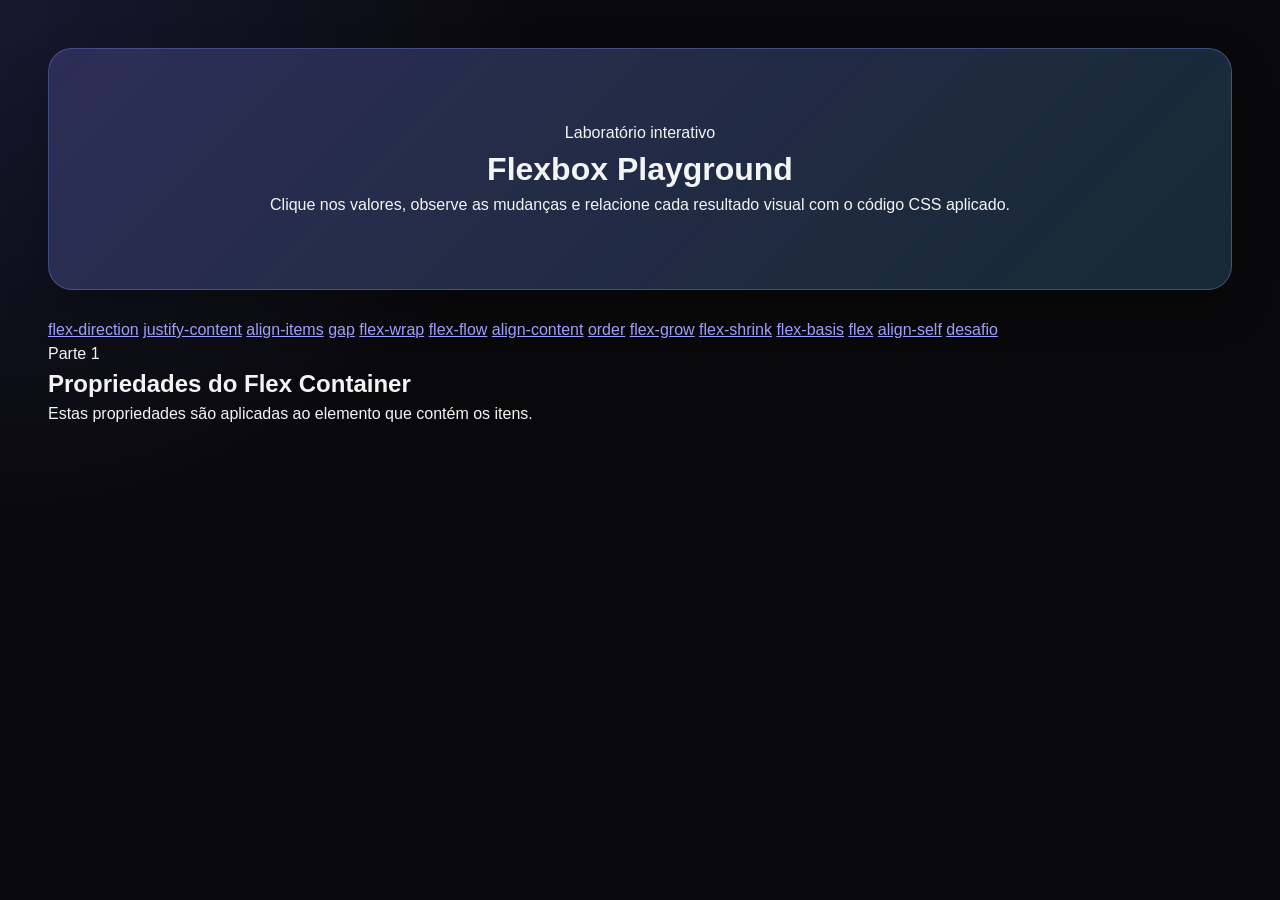
==== flexbox/index.html @ 09892c3b "v1.0.0 Created the project architecture, including:  - /js     - script.js  - /style     - style.css" ====
<!-- Define que o documento utiliza HTML5. Deve ser a primeira declaração do arquivo -->
<!DOCTYPE html>
<!-- A tag HTML envolve toda a página. lang="pt-BR" informa o idioma para navegadores e leitores de tela.-->
<html lang="pt-BR">

<!-- O head guarda configurações e informaçõesque não aparecem diretamente no conteúdo visual. -->
<head>
    <!-- Permite utilizar acentos, cedilha e outros caracteres especiais corretamente. -->
    <meta charset="UTF-8">
    <!-- faz o layout respeitar a largura real de celulares, tablets e computadores. -->
    <meta name="viewport" content="width=device-width, initial-scale=1.0">
    <!-- Descrição usada por mecanismos de buscas e no compartilhamento do link. -->
    <meta name="description" content="Laboratório interativo para aprender e praticar as principais propriedades do CSS flexbox.">
    <!-- Texto exibido na aba do navegador. -->
    <title>Laboratório Flexbox</title>
    <!-- Conecta o HTML ao arquivo CSS responsável pela aparência da página. -->
     <link rel="stylesheet" href="style/style.css">
</head>

<!-- O body contém todo o conteúdo visivel da página. -->
<body>
    
        <!-- ===================================================
         CABEÇALHO PRINCIPAL
         Apresenta o nome e a proposta do laboratório.
    =================================================== -->
    <header class="page-header">
        <!-- Pequeno rótulo visual acima do título principal. -->
        <span class="page-label">Laboratório interativo</span>
        <!-- h1 é o titulo principal e deve representar o assunto da página. -->
        <h1>Flexbox Playground</h1>
        <p>
            Clique nos valores, observe as mudanças e relacione cada resultado visual com o código CSS aplicado.
        </p>
    </header>

     <!-- ===================================================
         NAVEGAÇÃO INTERNA
         Cada link aponta para o id de uma seção da página.
         aria-label descreve o menu para tecnologias assistivas.
    =================================================== -->

    <nav class="property-navigation" aria-label="Navegação das propriedades do Flexbox">
     <a href="#flex-direction">flex-direction</a>
     <a href="#justify-content">justify-content</a>
     <a href="#align-items">align-items</a>
     <a href="#gap">gap</a>
     <a href="#flex-wrap">flex-wrap</a>
     <a href="#flex-flow">flex-flow</a>
     <a href="#align-content">align-content</a>
     <a href="#order">order</a>
     <a href="#flex-grow">flex-grow</a>
     <a href="#flex-shrink">flex-shrink</a>
     <a href="#flex-basis">flex-basis</a>
     <a href="#flex">flex</a>
     <a href="#align-self">align-self</a>
     <a href="#desafio">desafio</a>
    </nav>

    <!-- O main reúne o conteúdo principal do Laboratório. -->
    <main>
        <!-- ===================================================
         PARTE 1 - PROPRIEDADES DO FLEX CONTAINER
         Sâo aplicadas ao elemento pai, responsável por organizar os itens.
    =================================================== -->
        <header class="group-header">
            <span>Parte 1</span>
            <h2>Propriedades do Flex Container</h2>
            <p>Estas propriedades são aplicadas ao elemento que contém os itens.</p>
        </header>
    </main>
</body>
</html>
---- flexbox/style/style.css ----
/* ===========================================
   Configurações gerais
=========================================== */
 
:root {
    color-scheme: dark;
    --background: #09090b;
    --surface: #18181b;
    --surface-soft: #27272a;
    --surface-highlight: #3f3f46;
    --border: #52525b;
    --text: #f4f4f5;
    --text-muted: #d4d4d6;
    --primary: #6366f1;
    --primary-hover: #818cf8;
    --accent: #38bdf8;
    --success: #22c55e;
    --warning: #f59e0b;
    --danger: #ef4444;
    --item: #0ea5e9;
    --item-selected: #f97317;
    --radius-small: 8px;
    --radius-medium: 12px;
    --radius-large: 18px;
    --shadow: 0 18px 45px rgba(0, 0, 0, 0.24);
}
 
*{
    margin: 0;
    padding: 0;
    box-sizing: border-box;
}
 
html {
    scroll-behavior: smooth;
    scroll-padding-top: 100px;
}
 
body {
    min-height: 100vh;
    padding: clamp(16px, 4vw, 48px);
    color: var(--text);
    background:
        radial-gradient(circle at top left,
            rgba(99, 102, 241, 0.16),
            transparent 34rem),
        var(--background);
    font-family: Inter, Arial, Helvetica, sans-serif;
    line-height: 1.5;
}
 
button,
a,
select {
    wedkit-tap-highlight-color: transparent;
}
 
button:focus-visible,
a:focus-visible,
select:focus-visible {
    outline: 3px solid #facc15;
    outline-offset: 3px;
}  
 
    /* ===================================================
         Cabeçalho navegação
    =================================================== */
 
 .page-header {
    max-width: 1200px;
    margin: 0 auto 28px;
    padding: clamp(28px, 6vw, 72px);
    text-align: center;
    background:
        linear-gradient(
            135deg, rgba(99, 102, 241, 0.28),
             rgba(14, 165, 233, 0.12)
         )
         var(--surface);
    border: 1px solid rgba(129, 140, 248, 0.35);
    border-radius: 24px;
    box-shadow: var(--shadow);
 }
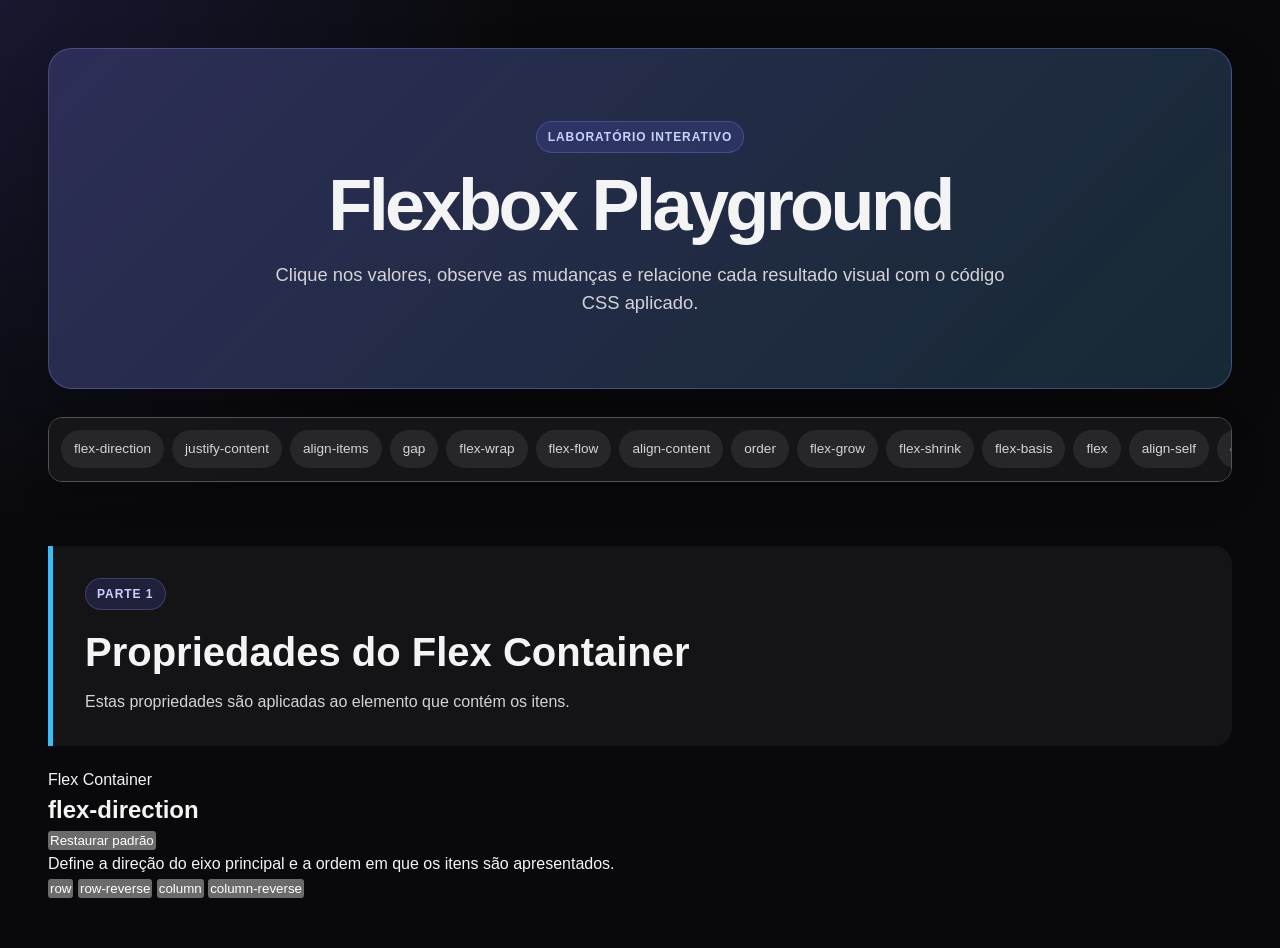
==== commit fefa8622: "v1.0.1 Updates to index.html:  1. Fixed bugs in the navigation menu. 2. Added styling to the `group-" ====
--- a/flexbox/index.html
+++ b/flexbox/index.html
@@ -63,11 +63,46 @@
          PARTE 1 - PROPRIEDADES DO FLEX CONTAINER
          Sâo aplicadas ao elemento pai, responsável por organizar os itens.
     =================================================== -->
+
         <header class="group-header">
             <span>Parte 1</span>
             <h2>Propriedades do Flex Container</h2>
             <p>Estas propriedades são aplicadas ao elemento que contém os itens.</p>
         </header>
+ <!-- ===================================================
+         SEÇÃO: flex-direction
+         Define a direção do eixo primcipal e a ordem inicial dos itens.
+         O id permite acessar esta seção pelo menu de navegação.
+    =================================================== -->
+        <section class="demo" id="flex-direction">
+             <!--  Agrupa o título da propriedade e o botão que restaura o valor inicial. -->
+            <div class="demo-heading">
+                <div>
+                    <span class="property-type">Flex Container</span>
+                    <h2>flex-direction</h2>
+                </div>
+                <button type="button" class="reset-button" data-reset-section="direction">Restaurar padrão</button>
+            </div>
+
+            <p class="demo-introduction">
+                Define a direção do eixo principal e a ordem em que os itens são apresentados.
+            </p>
+
+            <!--
+                 Grupo de botões com os valores da propriedade.
+                 role="group" e aria-label ajudam leitores de tela.
+                 data-* guarda o valor que será lido pelo JavaScript.
+                 aria-pressed informa qual botão está ativo.
+            -->
+                 <div class="button" role="group" aria-label="Valores de flex-direction">
+                    <button type="button" data-direction="row" aria-pressed="true">row</button>
+                    <button type="button" data-direction="row-reverse" aria-pressed="false">row-reverse</button>
+                    <button type="button" data-direction="column" aria-pressed="false">column</button>
+                    <button type="button" data-direction="column-reverse" aria-pressed="false">column-reverse</button>
+                 </div>
+        </section>
+
     </main>
+        
 </body>
 </html>
--- a/flexbox/style/style.css
+++ b/flexbox/style/style.css
@@ -81,4 +81,97 @@
     border-radius: 24px;
     box-shadow: var(--shadow);
  }
- +  .page-label,
+  .propery-type,
+  .group-header span {
+    display: inline-flex;
+    align-items: center;
+    width: fit-content;
+    padding: 6px 11px;
+    color: #c7d2fe;
+    background-color: rgba(99, 102, 241, 0.16);
+    border: 1px solid rgba(129, 140, 248, 0.28);
+    border-radius: 999px;
+    font-size: 0.75rem;
+    font-weight: 700;
+    letter-spacing: 0.08em;
+    text-transform: uppercase;
+  }
+
+  .page-header h1 {
+    margin-top: 16px;
+    font-size: clamp(2rem, 7vw, 4.5rem);
+    line-height: 1;
+    letter-spacing: -0.05em;
+  }
+
+ .page-header p {
+    max-width: 760px;
+    margin: 20px auto 0;
+    color: var(--text-muted);
+    font-size: clamp(1rem, 2vw, 1.15rem); /*     1.15rem*/
+ }
+
+ .property-navigation {
+    position: sticky;
+    top: 12px;
+    z-index: 20;
+    display: flex;
+    gap: 8px;
+    flex-wrap: nowrap;
+    max-width: 1200px;
+    margin: 0 auto 36px;
+    padding: 12px;
+    overflow-x: auto;
+    background-color: rgba(24, 24, 27, 0.9);
+    border: 1px solid var(--border);
+    border-radius: 14px;
+    box-shadow: 0 12px 30px rgba(0, 0, 0, 0.2);
+    backdrop-filter: blur(14px);
+ }
+
+ .property-navigation a {
+    flex: 0 0 auto;
+    padding: 8px 12px;
+    color: var(--text-muted);
+    background-color: var(--surface-soft);
+    border: 1px solid transparent;
+    border-radius: 999px;
+    text-decoration: none;
+    font-size: 0.85rem;
+    transition: 0.2s;
+ }
+
+ .property-navigation a:hover {
+    color: white;
+    background-color: var(--primary);
+    border-color: var(--primary-hover);
+ }
+
+ /* ===================================================
+         GRUPOS E SEÇÕES
+    =================================================== */
+
+    main {
+        max-width: 1200px;
+        margin: 0 auto;
+    }
+
+    .group-header {
+        margin: 64px 0 22px;
+        padding: clamp(20px, 4vw, 32px);
+        background-color: rgba(24, 24, 27, 0.76);
+        border-left: 5px solid var(--accent);
+        border-radius: 0 var(--radius-large) var(--radius-large) 0;
+      }
+    
+      .group-header h2 {
+        margin-top: 12px;
+        color: var(--text);
+        font-size: clamp(1.6rem, 4vw, 2.5rem);
+      }
+
+      .group-header p {
+        margin-top: 8px;
+        color: var(--text-muted);
+      }
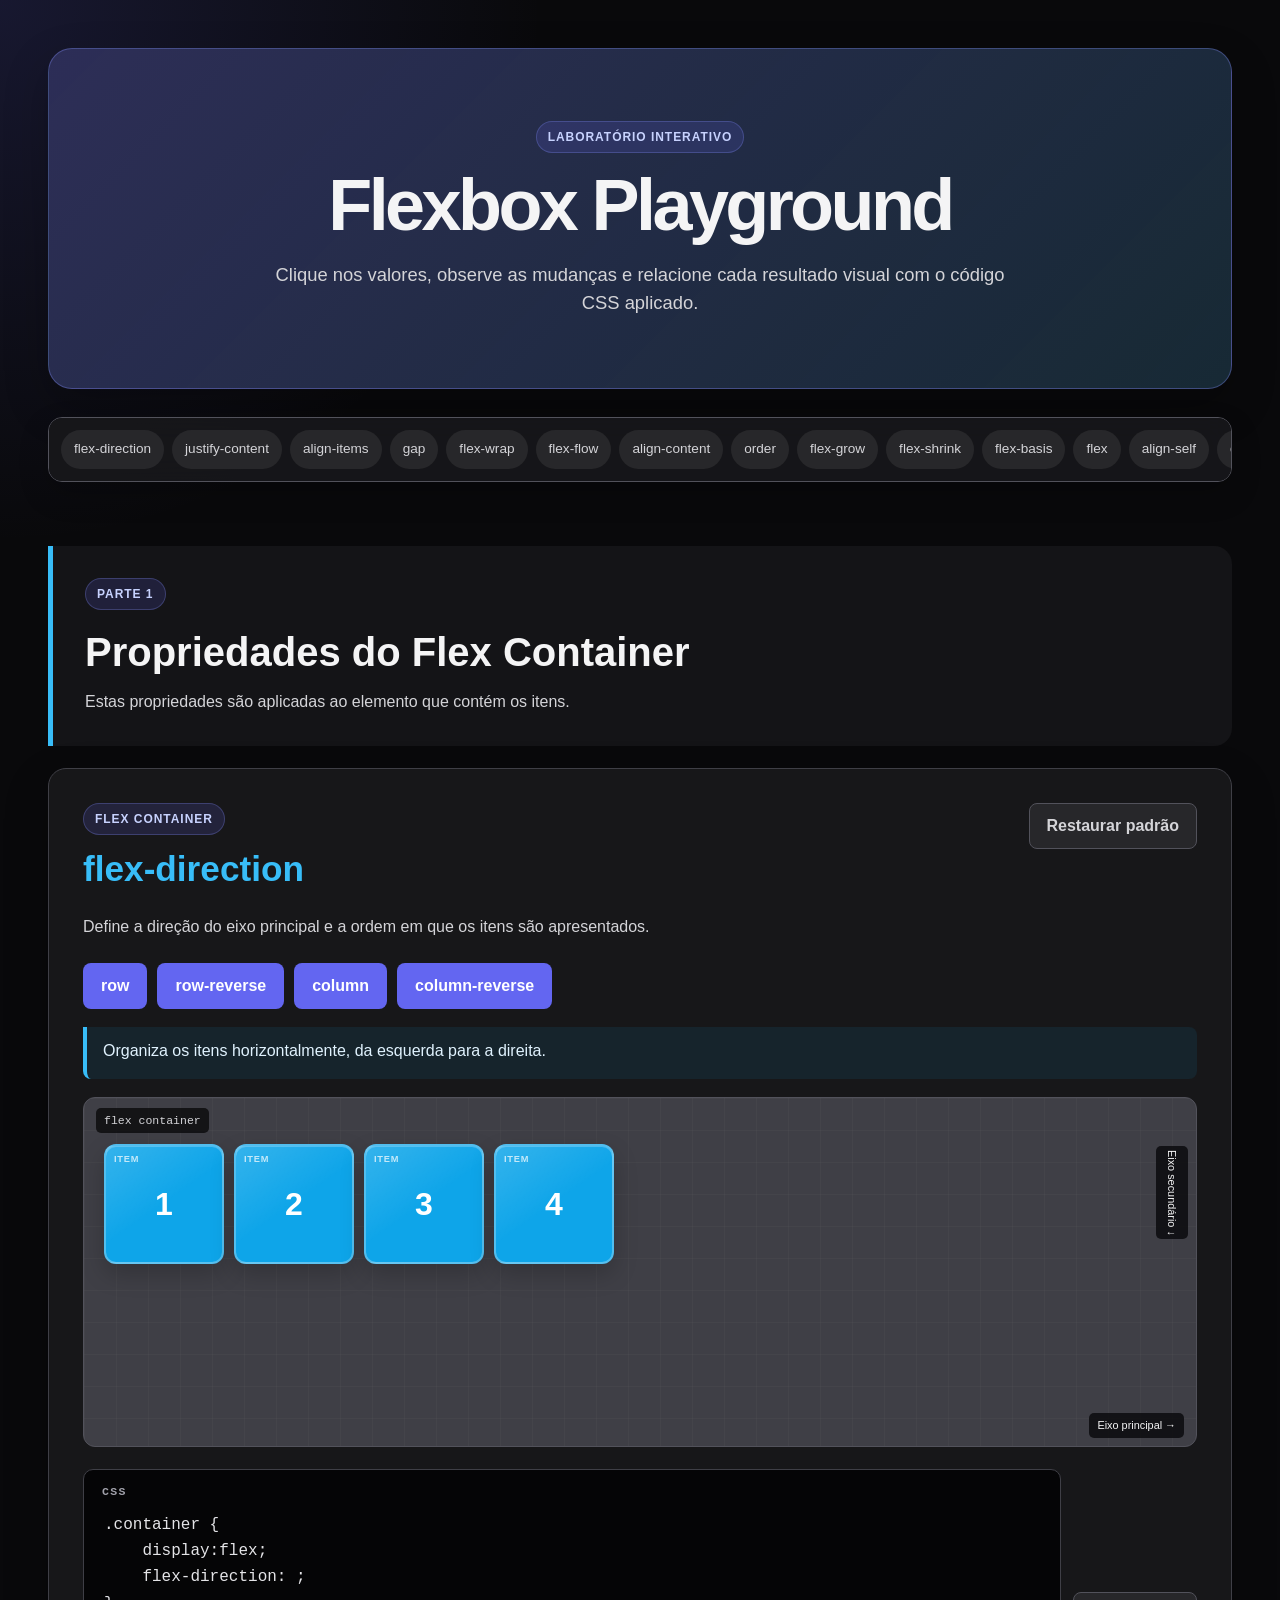
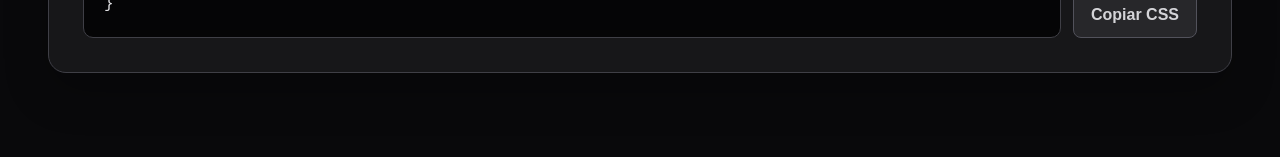
==== commit 77b530fb: "v1.0.3 Update to index.html:  There were no updates to this file in this version.  Update to style.c" ====
--- a/flexbox/index.html
+++ b/flexbox/index.html
@@ -1,81 +1,82 @@
 <!-- Define que o documento utiliza HTML5. Deve ser a primeira declaração do arquivo -->
 <!DOCTYPE html>
-<!-- A tag HTML envolve toda a página. lang="pt-BR" informa o idioma para navegadores e leitores de tela.-->
+<!-- A tag html envolve toda a página. lang="pt-BR" informa o idioma para navegadores e leitores de tela. -->
 <html lang="pt-BR">
-
-<!-- O head guarda configurações e informaçõesque não aparecem diretamente no conteúdo visual. -->
+ 
+<!-- O head guarda configurações e informações que não aparecem diretamente no conteúdo visual. -->
 <head>
     <!-- Permite utilizar acentos, cedilha e outros caracteres especiais corretamente. -->
     <meta charset="UTF-8">
-    <!-- faz o layout respeitar a largura real de celulares, tablets e computadores. -->
+    <!-- Faz o layout respeitar a largura real de celulares, tablets e computadores. -->
     <meta name="viewport" content="width=device-width, initial-scale=1.0">
-    <!-- Descrição usada por mecanismos de buscas e no compartilhamento do link. -->
+    <!-- Descrição usada por mecanismos de busca e no compartilhamento do link. -->
     <meta name="description" content="Laboratório interativo para aprender e praticar as principais propriedades do CSS flexbox.">
-    <!-- Texto exibido na aba do navegador. -->
+    <!-- Texto exibido na aba do navegador -->
     <title>Laboratório Flexbox</title>
     <!-- Conecta o HTML ao arquivo CSS responsável pela aparência da página. -->
-     <link rel="stylesheet" href="style/style.css">
+    <link rel="stylesheet" href="style/style.css">
 </head>
-
-<!-- O body contém todo o conteúdo visivel da página. -->
+ 
+<!-- O body contém todo o conteúdo visível da página. -->
 <body>
-    
-        <!-- ===================================================
+   
+    <!-- ===================================================
          CABEÇALHO PRINCIPAL
          Apresenta o nome e a proposta do laboratório.
     =================================================== -->
     <header class="page-header">
         <!-- Pequeno rótulo visual acima do título principal. -->
         <span class="page-label">Laboratório interativo</span>
-        <!-- h1 é o titulo principal e deve representar o assunto da página. -->
+        <!-- h1 é o título principal e deve represetar o assunto da página. -->
         <h1>Flexbox Playground</h1>
         <p>
-            Clique nos valores, observe as mudanças e relacione cada resultado visual com o código CSS aplicado.
+            Clique nos valores, observe as mudanças e relacione cada resultado visual
+            com o código CSS aplicado.
         </p>
     </header>
-
-     <!-- ===================================================
+ 
+    <!-- ===================================================
          NAVEGAÇÃO INTERNA
          Cada link aponta para o id de uma seção da página.
          aria-label descreve o menu para tecnologias assistivas.
     =================================================== -->
-
+ 
     <nav class="property-navigation" aria-label="Navegação das propriedades do Flexbox">
-     <a href="#flex-direction">flex-direction</a>
-     <a href="#justify-content">justify-content</a>
-     <a href="#align-items">align-items</a>
-     <a href="#gap">gap</a>
-     <a href="#flex-wrap">flex-wrap</a>
-     <a href="#flex-flow">flex-flow</a>
-     <a href="#align-content">align-content</a>
-     <a href="#order">order</a>
-     <a href="#flex-grow">flex-grow</a>
-     <a href="#flex-shrink">flex-shrink</a>
-     <a href="#flex-basis">flex-basis</a>
-     <a href="#flex">flex</a>
-     <a href="#align-self">align-self</a>
-     <a href="#desafio">desafio</a>
+        <a href="#flex-direction">flex-direction</a>
+        <a href="#justify-content">justify-content</a>
+        <a href="#align-items">align-items</a>
+        <a href="#gap">gap</a>
+        <a href="#flex-wrap">flex-wrap</a>
+        <a href="#flex-flow">flex-flow</a>
+        <a href="#align-content">align-content</a>
+        <a href="#order">order</a>
+        <a href="#flex-grow">flex-grow</a>
+        <a href="#flex-shrink">flex-shrink</a>
+        <a href="#flex-basis">flex-basis</a>
+        <a href="#flex">flex</a>
+        <a href="#align-self">align-self</a>
+        <a href="#desafio">desafio</a>
     </nav>
-
-    <!-- O main reúne o conteúdo principal do Laboratório. -->
+ 
+    <!-- O main reúne o conteúdo principal do laboratório -->
     <main>
         <!-- ===================================================
-         PARTE 1 - PROPRIEDADES DO FLEX CONTAINER
-         Sâo aplicadas ao elemento pai, responsável por organizar os itens.
-    =================================================== -->
-
+             PARTE 1 — PROPRIEDADES DO FLEX CONTAINER
+             São aplicadas ao elemento pai, responsável por organizar os itens.
+        =================================================== -->
         <header class="group-header">
             <span>Parte 1</span>
             <h2>Propriedades do Flex Container</h2>
             <p>Estas propriedades são aplicadas ao elemento que contém os itens.</p>
         </header>
- <!-- ===================================================
-         SEÇÃO: flex-direction
-         Define a direção do eixo primcipal e a ordem inicial dos itens.
-         O id permite acessar esta seção pelo menu de navegação.
-    =================================================== -->
+ 
+        <!-- ===================================================
+             SEÇÃO: flex-direction
+             Define a direção do eixo principal e a ordem inicial dos itens.
+             O id permite acessar esta seção pelo menu de navegação.
+        =================================================== -->
         <section class="demo" id="flex-direction">
-             <!--  Agrupa o título da propriedade e o botão que restaura o valor inicial. -->
+            <!-- Agrupa o título da propriedade e o botão que restaura o valor inicial. -->
             <div class="demo-heading">
                 <div>
                     <span class="property-type">Flex Container</span>
@@ -83,26 +84,65 @@
                 </div>
                 <button type="button" class="reset-button" data-reset-section="direction">Restaurar padrão</button>
             </div>
-
+ 
             <p class="demo-introduction">
                 Define a direção do eixo principal e a ordem em que os itens são apresentados.
             </p>
-
+ 
             <!--
-                 Grupo de botões com os valores da propriedade.
-                 role="group" e aria-label ajudam leitores de tela.
-                 data-* guarda o valor que será lido pelo JavaScript.
-                 aria-pressed informa qual botão está ativo.
+                Grupo de botões com os valores da propriedade.
+                role="group" e aria-label ajudam leitores de tela.
+                data-* guarda o valor que será lido pelo JavaScript.
+                aria-pressed informa qual botão está ativo.
             -->
-                 <div class="button" role="group" aria-label="Valores de flex-direction">
-                    <button type="button" data-direction="row" aria-pressed="true">row</button>
-                    <button type="button" data-direction="row-reverse" aria-pressed="false">row-reverse</button>
-                    <button type="button" data-direction="column" aria-pressed="false">column</button>
-                    <button type="button" data-direction="column-reverse" aria-pressed="false">column-reverse</button>
-                 </div>
+            <div class="buttons" role="group" aria-label="Valores de flex-direction">
+                <button type="button" data-direction="row" aria-pressed="true">row</button>
+                <button type="button" data-direction="row-reverse" aria-pressed="false">row-reverse</button>
+                <button type="button" data-direction="column" aria-pressed="false">column</button>
+                <button type="button" data-direction="column-reverse" aria-pressed="false">column-reverse</button>
+            </div>
+ 
+            <!--
+                Descrição atualizada pelo JavaScript conforme o botão escolhido.
+                aria-live="polite" permite anunciar a mudança para leitores de tela.
+            -->
+            <p class="property-description direction-description" aria-live="polite">
+                Organiza os itens horizontalmente, da esquerda para a direita.
+            </p>
+ 
+            <!--
+                Área visual da demonstração.
+                A classe container recebe display:flex no CSS.
+                A segunda classe identifica a propriedade demonstrada.
+            -->
+            <div class="container direction-container" id="direction-container">
+                <span class="container-label">flex container</span>
+                <!-- Indicadores dos eixos; o JavaScript atualiza as setas nesta seção. -->
+                <span class="axis axis-main direction-main-axis">Eixo principal →</span>
+                <span class="axis axis-cross direction-cross-axis">Eixo secundário ↓</span>
+                <!-- Cada elemento .item é um flex Item. Os números facilitam observar ordem e posição. -->
+                <div><span class="item">1</span></div>
+                <div><span class="item">2</span></div>
+                <div><span class="item">3</span></div>
+                <div><span class="item">4</span></div>
+            </div>
+ 
+            <!--
+                Mostra o CSS correspondente ao valor selecionado.
+                <pre> preserva espaços e quebras de linha; <code> identifica código-fonte.
+                O botão usa data-copy-property e data-copy-target para copiar o resultado.
+            -->
+            <div class="code-wrapper">
+                <pre class="code"><code>.container {
+    display:flex;
+    flex-direction: <strong class="direction-value" aria-live="polite"></strong>;                    
+}</code></pre>
+                <button type="button" class="copy-button" data-copy-property="flex-direction"
+                    data-copy-target=".direction-value">Copiar CSS</button>
+            </div>
         </section>
-
+ 
     </main>
-        
+ 
 </body>
 </html>
--- a/flexbox/style/style.css
+++ b/flexbox/style/style.css
@@ -10,7 +10,7 @@
     --surface-highlight: #3f3f46;
     --border: #52525b;
     --text: #f4f4f5;
-    --text-muted: #d4d4d6;
+    --text-muted: #d4d4d8;
     --primary: #6366f1;
     --primary-hover: #818cf8;
     --accent: #38bdf8;
@@ -18,14 +18,14 @@
     --warning: #f59e0b;
     --danger: #ef4444;
     --item: #0ea5e9;
-    --item-selected: #f97317;
+    --item-selected: #f97316;
     --radius-small: 8px;
     --radius-medium: 12px;
     --radius-large: 18px;
     --shadow: 0 18px 45px rgba(0, 0, 0, 0.24);
 }
  
-*{
+* {
     margin: 0;
     padding: 0;
     box-sizing: border-box;
@@ -50,9 +50,14 @@
 }
  
 button,
+select {
+    font: inherit;
+}
+ 
+button,
 a,
 select {
-    wedkit-tap-highlight-color: transparent;
+    -webkit-tap-highlight-color: transparent;
 }
  
 button:focus-visible,
@@ -60,13 +65,13 @@
 select:focus-visible {
     outline: 3px solid #facc15;
     outline-offset: 3px;
-}  
- 
-    /* ===================================================
-         Cabeçalho navegação
-    =================================================== */
- 
- .page-header {
+}
+ 
+/* ===========================================
+   Cabeçalho e navegação
+=========================================== */
+ 
+.page-header {
     max-width: 1200px;
     margin: 0 auto 28px;
     padding: clamp(28px, 6vw, 72px);
@@ -74,16 +79,17 @@
     background:
         linear-gradient(
             135deg, rgba(99, 102, 241, 0.28),
-             rgba(14, 165, 233, 0.12)
-         )
-         var(--surface);
+            rgba(14, 165, 233, 0.12)
+        ),
+        var(--surface);
     border: 1px solid rgba(129, 140, 248, 0.35);
     border-radius: 24px;
     box-shadow: var(--shadow);
- }
-  .page-label,
-  .propery-type,
-  .group-header span {
+}
+ 
+.page-label,
+.property-type,
+.group-header span {
     display: inline-flex;
     align-items: center;
     width: fit-content;
@@ -96,23 +102,23 @@
     font-weight: 700;
     letter-spacing: 0.08em;
     text-transform: uppercase;
-  }
-
-  .page-header h1 {
+}
+ 
+.page-header h1 {
     margin-top: 16px;
     font-size: clamp(2rem, 7vw, 4.5rem);
     line-height: 1;
     letter-spacing: -0.05em;
-  }
-
- .page-header p {
+}
+ 
+.page-header p {
     max-width: 760px;
     margin: 20px auto 0;
     color: var(--text-muted);
-    font-size: clamp(1rem, 2vw, 1.15rem); /*     1.15rem*/
- }
-
- .property-navigation {
+    font-size: clamp(1rem, 2vw, 1.15rem); /*      1.15rem*/
+}
+ 
+.property-navigation {
     position: sticky;
     top: 12px;
     z-index: 20;
@@ -128,9 +134,9 @@
     border-radius: 14px;
     box-shadow: 0 12px 30px rgba(0, 0, 0, 0.2);
     backdrop-filter: blur(14px);
- }
-
- .property-navigation a {
+}
+ 
+.property-navigation a {
     flex: 0 0 auto;
     padding: 8px 12px;
     color: var(--text-muted);
@@ -140,38 +146,460 @@
     text-decoration: none;
     font-size: 0.85rem;
     transition: 0.2s;
- }
-
- .property-navigation a:hover {
+}
+ 
+.property-navigation a:hover {
     color: white;
     background-color: var(--primary);
     border-color: var(--primary-hover);
- }
-
- /* ===================================================
-         GRUPOS E SEÇÕES
-    =================================================== */
-
-    main {
-        max-width: 1200px;
-        margin: 0 auto;
-    }
-
-    .group-header {
-        margin: 64px 0 22px;
-        padding: clamp(20px, 4vw, 32px);
-        background-color: rgba(24, 24, 27, 0.76);
-        border-left: 5px solid var(--accent);
-        border-radius: 0 var(--radius-large) var(--radius-large) 0;
-      }
-    
-      .group-header h2 {
-        margin-top: 12px;
-        color: var(--text);
-        font-size: clamp(1.6rem, 4vw, 2.5rem);
-      }
-
-      .group-header p {
-        margin-top: 8px;
-        color: var(--text-muted);
-      }+}
+ 
+/* ===========================================
+   Grupos e seções
+=========================================== */
+ 
+main {
+    max-width: 1200px;
+    margin: 0 auto;
+}
+ 
+.group-header {
+    margin: 64px 0 22px;
+    padding: clamp(20px, 4vw, 32px);
+    background-color: rgba(24, 24, 27, 0.76);
+    border-left: 5px solid var(--accent);
+    border-radius: 0 var(--radius-large) var(--radius-large) 0;
+}
+ 
+.group-header h2 {
+    margin-top: 12px;
+    color: var(--text);
+    font-size: clamp(1.6rem, 4vw, 2.5rem);
+}
+ 
+.group-header p {
+    margin-top: 8px;
+    color: var(--text-muted);
+}
+ 
+/* ==========================================================
+   CARD DE DEMONSTRAÇÃO
+ 
+   Cada propriedade é apresentada dentro de um card separado.
+ 
+   overflow: hidden impede que elementos ultrapassem as bordas.
+========================================================== */
+ 
+.demo {
+    margin-bottom: 36px;
+    padding: clamp(20px, 4vw, 34px);
+    overflow: hidden;
+    background-color: rgba(24, 24, 27, 0.92);
+    border: 1px solid var(--surface-highlight);
+    border-radius: var(--radius-large);
+    box-shadow: var(--shadow);
+}
+ 
+/* ==========================================================
+   CABEÇALHO INTERNO DA DEMONSTRAÇÃO
+ 
+   Utiliza Flexbox para separar o título da propriedade e
+   o botão de restauração.
+========================================================== */
+ 
+.demo-heading {
+    display: flex;
+    align-items: flex-start;
+    justify-content: space-between;
+    gap: 20px;
+}
+ 
+.demo-heading h2 {
+    margin-top: 8px;
+    color: var(--accent);
+    font-size: clamp(1.55rem, 4vw, 2.2rem);
+}
+ 
+.item-property {
+    color: #fed7aa;
+    background-color: rgba(249, 115, 22, 0.14);
+    border-color: rgba(249, 115, 22, 0.3);
+}
+ 
+.challenge-label {
+    color: #bbf7d0;
+    background-color: rgba(34, 197, 94, 0.14);
+    border-color: rgba(34, 197, 94, 0.3);
+}
+ 
+.demo-introduction {
+    max-width: 850px;
+    margin: 18px 0 22px;
+    color: var(--text-muted);
+    line-height: 1.7;
+}
+ 
+.demo-introduction strong {
+    color: white;
+}
+ 
+/* ==========================================================
+   DESCRIÇÃO DINÂMICA
+ 
+   Este texto será atualizado pelo JavaScript quando o aluno
+   selecionar outro valor da propriedade.
+========================================================== */
+ 
+.property-description {
+    min-height: 52px;
+    margin: 0 0 18px;
+    padding: 12px 16px;
+    color: #e0f2fe;
+    background-color: rgba(14, 165, 233, 0.09);
+    border-left: 4px solid var(--accent);
+    border-radius: 0 var(--radius-small) var(--radius-small);
+}
+ 
+/* ==========================================================
+   BOTÕES E CONTROLES
+========================================================== */
+ 
+/* Organiza os botões em linha e permite quebra automática. */
+ 
+.buttons {
+    display: flex;
+    gap: 10px;
+    flex-wrap: wrap;
+    margin-bottom: 18px;
+}
+ 
+/* ==========================================================
+   BOTÃO PADRÃO
+ 
+   min-height: 44px cria uma área confortável para clique
+   também em dispositivos com tela sensível ao toque.
+========================================================== */
+ 
+button {
+    min-height: 44px;
+    padding: 10px 17px;
+    color: white;
+    background-color: var(--primary);
+    border: 1px solid transparent;
+    border-radius: var(--radius-small);
+    cursor: pointer;
+    font-weight: 700;
+    transition:
+        transform 0.2s,
+        background-color 0.2s,
+        border-color 0.2s,
+        box-shadow 0.2s;
+}
+ 
+button:hover {
+    background-color: var(--primary-hover);
+    transform: translateY(-1px);
+}
+ 
+/* ==========================================================
+   BOTÃO ATIVO
+ 
+   A classe active é controlada pelo JavaScript e mostra qual
+   valor CSS está selecionado.
+========================================================== */
+ 
+button.active {
+    color: #052e16;
+    background-color: var(--success);
+    border-color: #86efac;
+    box-shadow: 0 0 0 4px rgba(34, 197, 94, 0.14);
+}
+ 
+.reset-button,
+.copy-button {
+    color: var(--text-muted);
+    background-color: var(--surface-soft);
+    border-color: var(--border);
+    font-weight: 600;
+}
+ 
+.reset-button:hover,
+.copy-button:hover {
+    color: white;
+    background-color: var(--surface-highlight);
+}
+ 
+/*
+   Esta classe é adicionada temporariamente pelo JavaScript
+   após o código CSS ser copiado.
+*/
+ 
+.copy-button.copy-success {
+    color: #052e16;
+    background-color: var(--success);
+    border-color: #86efac;
+}
+ 
+.compact-buttons {
+    margin-bottom: 0;
+}
+ 
+/* ==========================================================
+   CONTROLE DA DEMONSTRAÇÃO flex-shrink
+ 
+   flex-shrink só é percebido quando falta espaço.
+ 
+   Por isso esta área permite alterar a largura do container.
+========================================================== */
+ 
+.size-controls {
+    display: flex;
+    align-items: center;
+    gap: 14px;
+    flex-wrap: wrap;
+    margin-bottom: 18px;
+    padding: 14px;
+    background-color: var(--surface-soft);
+    border-radius: var(--radius-medium);
+}
+ 
+.size-controls span {
+    color: var(--text-muted);
+    font-weight: 700;
+}
+ 
+/* ==========================================================
+   CONTAINERS E ITENS
+========================================================== */
+ 
+/* ==========================================================
+   FLEX CONTAINER BASE
+ 
+   Esta é a classe principal do laboratório.
+ 
+   display: flex ativa o Flexbox.
+   flex-direction: row define a direção inicial.
+   gap cria espaço entre os Flex Items.
+ 
+   position: relative permite posicionar rótulos e indicadores
+   dentro do container.
+ 
+   overflow: auto cria rolagem quando necessário.
+========================================================== */
+ 
+.container {
+    position: relative;
+    display: flex;
+    flex-direction: row;
+    width: 100%;
+    min-height: 350px;
+    gap: 10px;
+    padding: 46px 20px 20px;
+    overflow: auto;
+    background:
+        linear-gradient(rgba(255, 255, 255, 0.025) 1px, transparent 1px),
+        linear-gradient(90deg, rgba(255, 255, 255, 0.025) 1px, transparent 1px),
+        var(--surface-highlight);
+    background-size: 32px 32px;
+    border: 1px solid var(--border);
+    border-radius: var(--radius-medium);
+    transition: 0.35s;
+}
+ 
+/* ==========================================================
+   RÓTULO DO CONTAINER
+ 
+   position: absolute posiciona o rótulo sobre a área visual.
+ 
+   pointer-events: none impede que ele bloqueie cliques.
+========================================================== */
+ 
+.container-label {
+    position: absolute;
+    top: 10px;
+    left: 12px;
+    z-index: 5;
+    padding: 4px 8px;
+    color: #d4d4d8;
+    background-color: rgba(9, 9, 11, 0.8);
+    border-radius: 5px;
+    font-family: Consolas, Monaco, monospace;
+    font-size: 0.72rem;
+    pointer-events: none;
+}
+ 
+/* ==========================================================
+   FLEX ITEM BASE
+ 
+   Cada card numerado representa um Flex Item.
+ 
+   O próprio item também usa display: flex para centralizar
+   seu conteúdo interno.
+ 
+   flex: 0 1 auto significa:
+   - não crescer
+   - poder encolher
+   - usar tamanho automático como base
+========================================================== */
+ 
+.item {
+    position: relative;
+    display: flex;
+    flex: 0 1 auto;
+    align-items: center;
+    justify-content: center;
+    width: 120px;
+    height: 120px;
+    color: white;
+    background:
+        linear-gradient(145deg, rgba(255, 255, 255, 0.16), transparent 50%),
+        var(--item);
+    border: 2px solid rgba(255, 255, 255, 0.28);
+    border-radius: 12px;
+    box-shadow:
+        0 10px 25px rgba(0, 0, 0, 0.2),
+        inset 0 1px 0 rgba(255, 255, 255, 0.22);
+    font-size: 2rem;
+    font-weight: 800;
+    transition: 0.35s;
+}
+ 
+/* ==========================================================
+   PSEUDOELEMENTO ::before
+ 
+   Cria o texto "item" sem adicionar outro elemento no HTML.
+ 
+   É usado apenas como elemento visual.
+========================================================== */
+ 
+.item::before {
+    content: "item";
+    position: absolute;
+    top: 7px;
+    left: 8px;
+    font-size: 0.58rem;
+    font-weight: 700;
+    letter-spacing: 0.08em;
+    text-transform: uppercase;
+    opacity: 0.72;
+}
+ 
+.item small {
+    position: absolute;
+    bottom: 8px;
+    font-size: 0.58rem;
+    letter-spacing: 0.05em;
+    text-transform: uppercase;
+}
+ 
+/* Destaca visualmente o item manipulado na demonstração. */
+ 
+.item-selected {
+    background:
+        linear-gradient(145deg, rgba(255, 255, 255, 0.18), transparent 50%),
+        var(--item-selected);
+    border-color: #fdba74;
+}
+ 
+/* ==========================================================
+    INDICADORES DE EIXO
+ 
+    Mostram o eixo principal e o eixo secundário do flexbox.
+========================================================== */
+ 
+.axis {
+    position: absolute;
+    z-index: 4;
+    padding: 4px 8px;
+    color: #f4f4f5;
+    background-color: rgba(9, 9, 11, 0.82);
+    border-radius: 5px;
+    font-size: 0.68rem;
+    pointer-events: none;
+}
+ 
+.axis-main {
+    right: 12px;
+    bottom: 8px;
+}
+ 
+/*
+    writing-mode altera a direção da escrita para apresentar
+    o rótulo verticalmente.
+*/
+ 
+.axis-cross {
+    top: 48px;
+    right: 8px;
+    writing-mode: vertical-rl;
+}
+ 
+/* ==========================================================
+    PAINEL DE CÓDIGO
+========================================================== */
+ 
+/* ==========================================================
+    ESTRUTURA DO PAINEL
+ 
+    CSS grid cria duas colunas:
+    - código ocupando o espaço disponível
+    - botão de copiar com largura automática
+========================================================== */
+ 
+.code-wrapper {
+    display: grid;
+    grid-template-columns: 1fr auto;
+    gap: 12px;
+    align-items: end;
+    margin-top: 22px;
+}
+ 
+/* ==========================================================
+    BLOCO DE CÓDIGO
+ 
+    Usa fonte monoespaçada para melhorar a leitura.
+ 
+    overflow-x: auto adiciona rolagem quando o conteúdo não
+    cabe em telas pequenas.
+========================================================== */
+ 
+.code {
+    position: relative;
+    min-width: 0;
+    padding: 42px 20px 20px;
+    overflow-x: auto;
+    color: #e4e4e7;
+    background-color: #050506;
+    border: 1px solid #3f3f46;
+    border-radius: 10px;
+    font-family: Consolas, Monaco, monospace;
+    font-size: clamp(0.85rem, 2vw, 1rem);
+    line-height: 1.65;
+}
+ 
+/* Cria o rótulo "CSS" sem precisar adicioná-lo no HTML. */
+ 
+.code::before {
+    content: "CSS";
+    position: absolute;
+    top: 12px;
+    left: 18px;
+    color: #a1a1aa;
+    font-size: 0.72rem;
+    font-weight: 700;
+    letter-spacing: 0.12em;
+}
+ 
+.code strong {
+    color: var(--success);
+}
+ 
+/* ==========================================================
+   CONFIGURAÇÕES ESPECÍFICAS DAS DEMONSTRAÇÕES
+ 
+   A classe .container define o comportamento base.
+ 
+   As classes abaixo alteram apenas o necessário para tornar
+   cada propriedade visível e didática.
+========================================================== */
+ 
